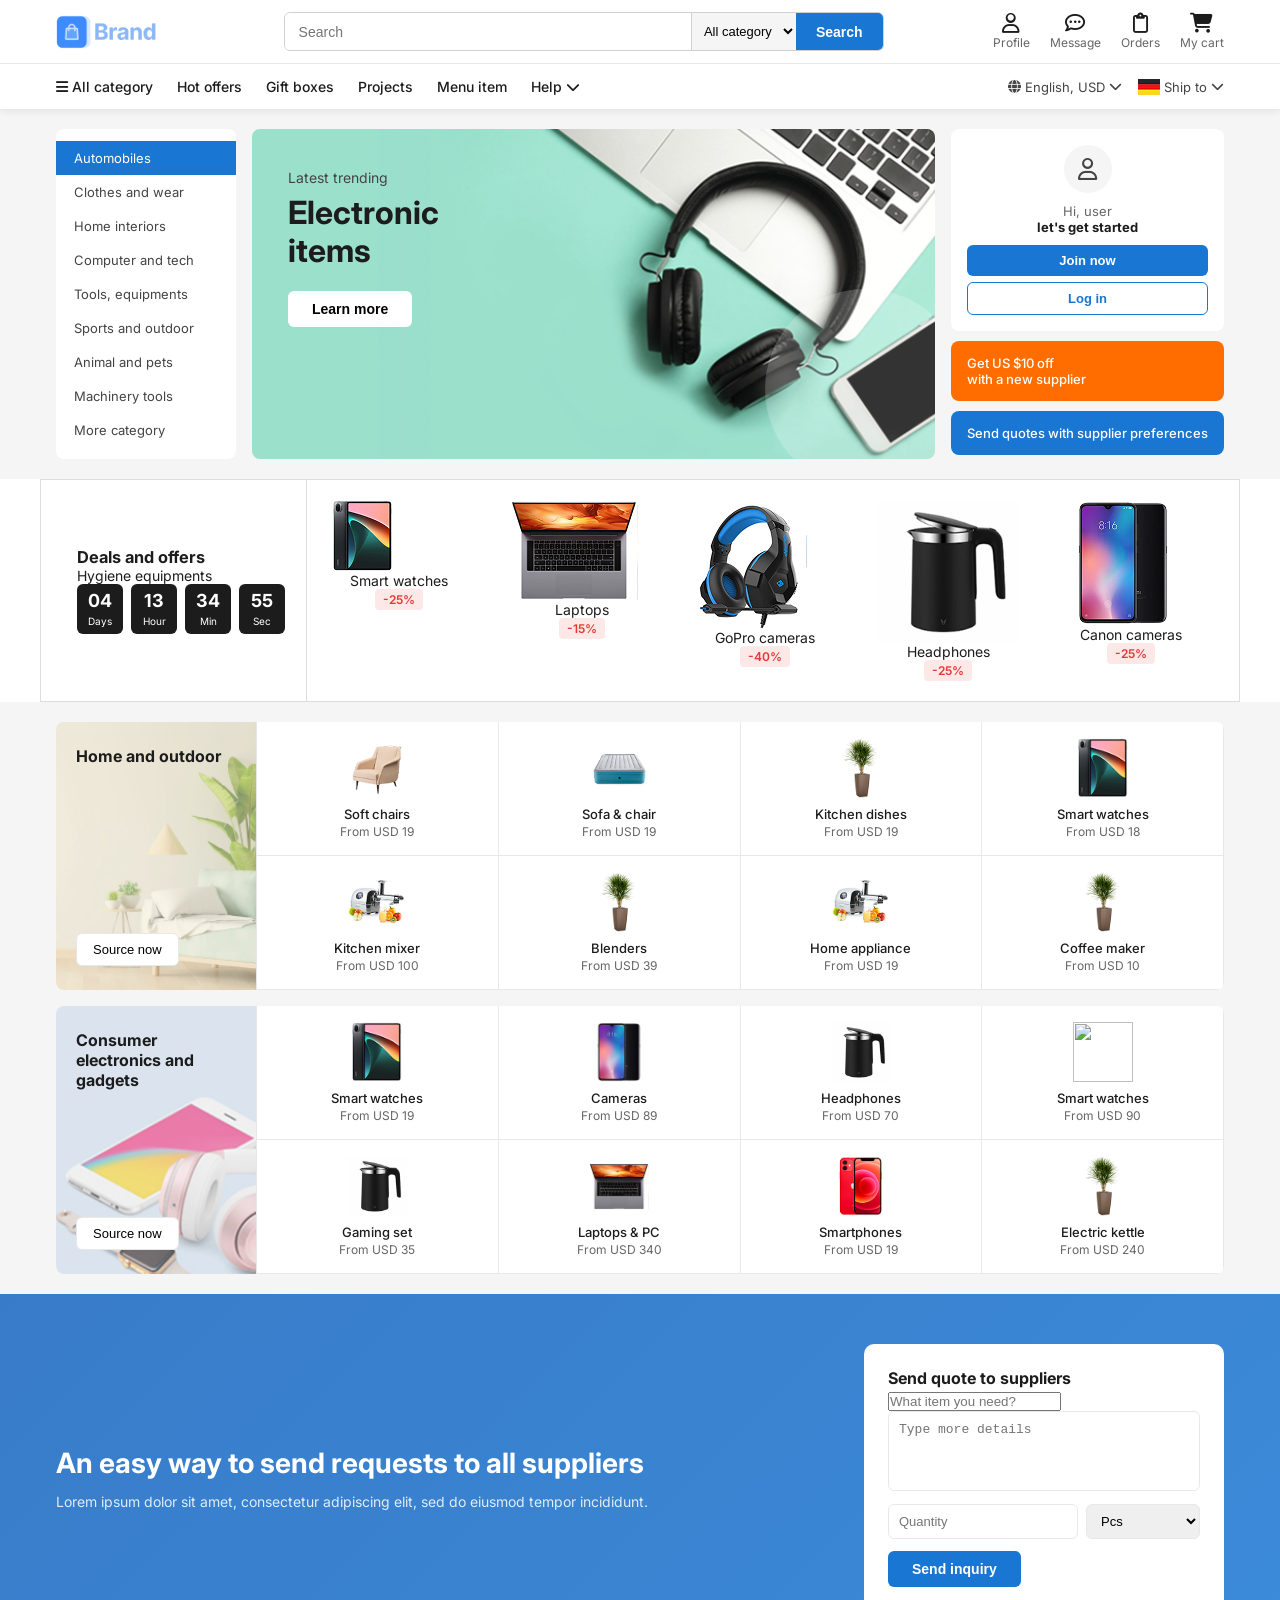
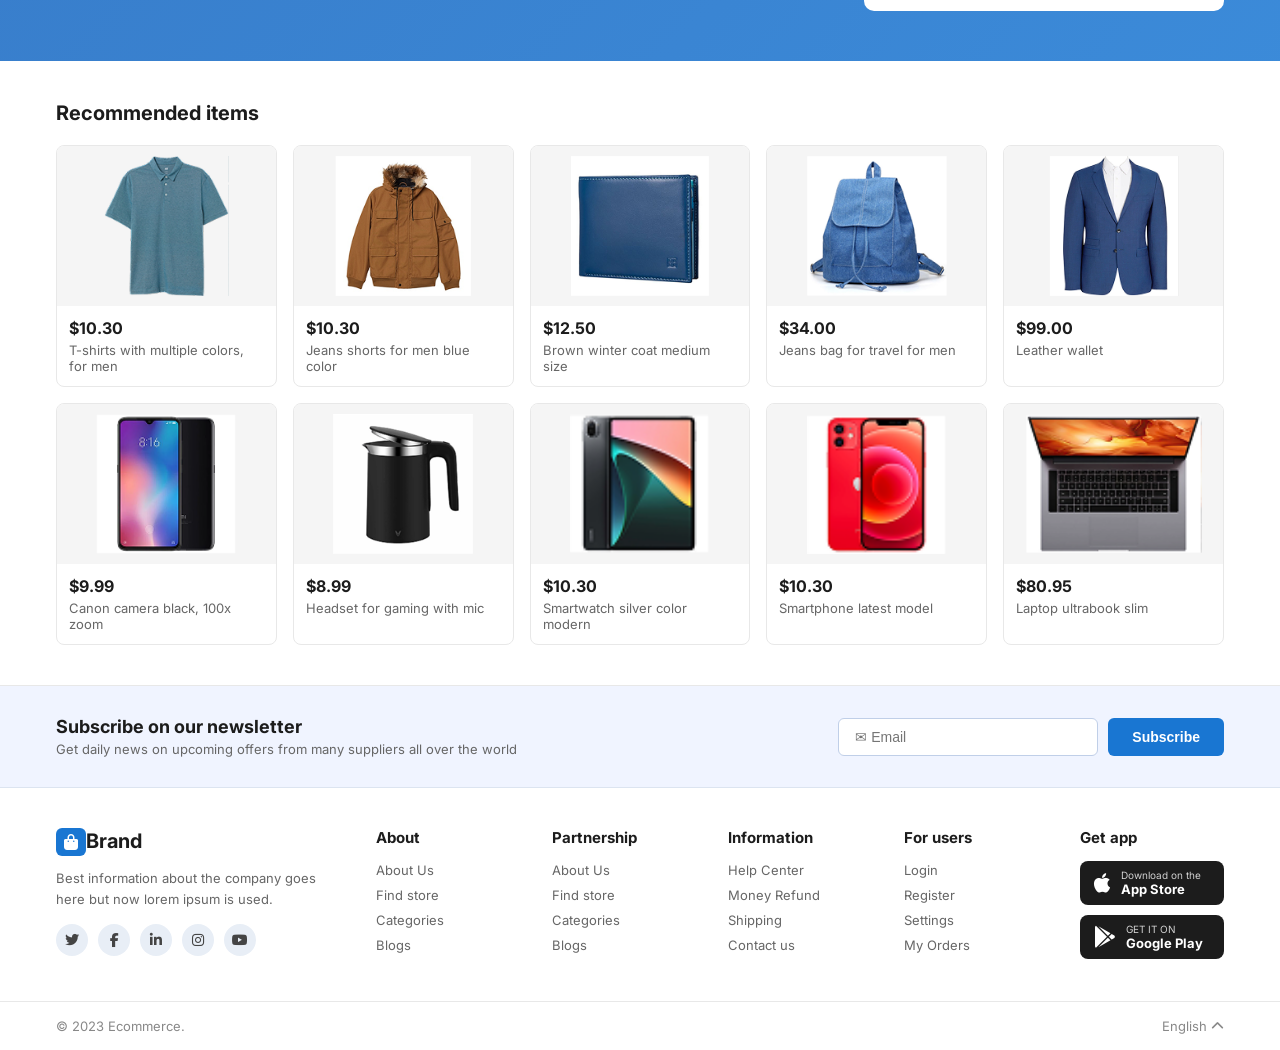
==== index.html @ 8320fc26 "Add files via upload" ====
<!DOCTYPE html>
<html lang="en">
<head>
  <meta charset="UTF-8" />
  <meta name="viewport" content="width=device-width, initial-scale=1.0" />
  <title>Brand - eCommerce</title>
  <link rel="stylesheet" href="css/style.css" />
  <link rel="stylesheet" href="https://cdnjs.cloudflare.com/ajax/libs/font-awesome/6.5.0/css/all.min.css" />
  <link href="https://fonts.googleapis.com/css2?family=Inter:wght@400;500;600;700&display=swap" rel="stylesheet" />
</head>
<body>

  <!-- ===== HEADER ===== -->
  <header class="header">
    <div class="header-top">
      <div class="container">
        <!-- Logo → index.html -->
        <div class="logo">
          <a href="index.html"><img src="images/logo-colored.png" alt="Brand" style="height:36px;"/></a>
        </div>
        <div class="search-bar">
          <input type="text" id="searchInput" placeholder="Search" />
          <select>
            <option>All category</option>
            <option>Electronics</option>
            <option>Clothing</option>
            <option>Books</option>
          </select>
          <button class="btn-search">Search</button>
        </div>
        <div class="header-icons">
          <div class="icon-item"><i class="fa-regular fa-user"></i><span>Profile</span></div>
          <div class="icon-item"><i class="fa-regular fa-comment-dots"></i><span>Message</span></div>
          <div class="icon-item"><i class="fa-regular fa-clipboard"></i><span>Orders</span></div>
          <div class="icon-item"><i class="fa-solid fa-cart-shopping"></i><span>My cart</span></div>
        </div>
      </div>
    </div>
    <div class="header-bottom">
      <div class="container">
        <nav class="nav-links">
          <!-- All category → products.html -->
          <a href="products.html"><i class="fa-solid fa-bars"></i> All category</a>
          <a href="products.html">Hot offers</a>
          <a href="products.html">Gift boxes</a>
          <a href="#">Projects</a>
          <a href="#">Menu item</a>
          <a href="#">Help <i class="fa-solid fa-chevron-down"></i></a>
        </nav>
        <div class="nav-right">
          <span><i class="fa-solid fa-globe"></i> English, USD <i class="fa-solid fa-chevron-down"></i></span>
          <span><img src="images/DE@2x.png" style="height:16px;display:inline;vertical-align:middle;"> Ship to <i class="fa-solid fa-chevron-down"></i></span>
        </div>
      </div>
    </div>
  </header>

  <!-- ===== HERO SECTION ===== -->
  <section class="hero">
    <div class="container hero-container">

      <!-- Left: Categories → products.html -->
      <div class="hero-categories">
        <ul>
          <li class="active"><a href="products.html">Automobiles</a></li>
          <li><a href="products.html">Clothes and wear</a></li>
          <li><a href="products.html">Home interiors</a></li>
          <li><a href="products.html">Computer and tech</a></li>
          <li><a href="products.html">Tools, equipments</a></li>
          <li><a href="products.html">Sports and outdoor</a></li>
          <li><a href="products.html">Animal and pets</a></li>
          <li><a href="products.html">Machinery tools</a></li>
          <li><a href="products.html">More category</a></li>
        </ul>
      </div>

      <!-- Middle: Banner -->
      <div class="hero-banner" style="background-image: url('images/Banner-board-800x420 2.png'); background-size: cover; background-position: center;">
        <p>Latest trending</p>
        <h1>Electronic <br/>items</h1>
        <a href="products.html"><button class="btn-learn">Learn more</button></a>
        <div class="hero-bg-circle"></div>
      </div>

      <!-- Right: User Panel -->
      <div class="hero-right">
        <div class="user-card">
          <div class="user-avatar"><i class="fa-regular fa-user"></i></div>
          <p>Hi, user<br/><strong>let's get started</strong></p>
          <button class="btn-join">Join now</button>
          <button class="btn-login">Log in</button>
        </div>
        <div class="promo-card orange">
          <p>Get US $10 off<br/>with a new supplier</p>
        </div>
        <div class="promo-card blue">
          <p>Send quotes with supplier preferences</p>
        </div>
      </div>

    </div>
  </section>

  <!-- ===== DEALS SECTION ===== -->
  <section class="deals-section">
    <div class="container deals-container">
      <div class="deals-header">
        <div>
          <h3>Deals and offers</h3>
          <p>Hygiene equipments</p>
        </div>
        <div class="countdown">
          <div class="count-box"><span>04</span><small>Days</small></div>
          <div class="count-box"><span>13</span><small>Hour</small></div>
          <div class="count-box"><span>34</span><small>Min</small></div>
          <div class="count-box"><span>56</span><small>Sec</small></div>
        </div>
      </div>
      <!-- Deal Cards → products.html -->
      <div class="deals-grid">
        <a href="products.html" style="text-decoration:none;color:inherit;">
          <div class="deal-card">
            <img src="images/image 32.png" alt="Smart watch"/>
            <p>Smart watches</p>
            <span class="badge red">-25%</span>
          </div>
        </a>
        <a href="products.html" style="text-decoration:none;color:inherit;">
          <div class="deal-card">
            <img src="images/image 34.png" alt="Laptop"/>
            <p>Laptops</p>
            <span class="badge red">-15%</span>
          </div>
        </a>
        <a href="products.html" style="text-decoration:none;color:inherit;">
          <div class="deal-card">
            <img src="images/image 29.png" alt="GoPro"/>
            <p>GoPro cameras</p>
            <span class="badge red">-40%</span>
          </div>
        </a>
        <a href="products.html" style="text-decoration:none;color:inherit;">
          <div class="deal-card">
            <img src="images/image 85.png" alt="Headphones"/>
            <p>Headphones</p>
            <span class="badge red">-25%</span>
          </div>
        </a>
        <a href="products.html" style="text-decoration:none;color:inherit;">
          <div class="deal-card">
            <img src="images/image 23.png" alt="Camera"/>
            <p>Canon cameras</p>
            <span class="badge red">-25%</span>
          </div>
        </a>
      </div>
    </div>
  </section>

  <!-- ===== CATEGORIES SECTIONS ===== -->
  <section class="categories-section">
    <div class="container">

      <!-- Home and Outdoor → products.html -->
      <div class="category-block">
        <div class="category-label green" style="background-image:url('images/Group\ 969.png'); background-size:cover; background-position:center;">
          <h3>Home and outdoor</h3>
          <a href="products.html"><button class="btn-source">Source now</button></a>
        </div>
        <div class="category-products">
          <a href="products.html" style="text-decoration:none;color:inherit;"><div class="cat-product"><img src="images/1.png" alt=""/><p>Soft chairs</p><small>From USD 19</small></div></a>
          <a href="products.html" style="text-decoration:none;color:inherit;"><div class="cat-product"><img src="images/image 93.png" alt=""/><p>Sofa & chair</p><small>From USD 19</small></div></a>
          <a href="products.html" style="text-decoration:none;color:inherit;"><div class="cat-product"><img src="images/image 89.png" alt=""/><p>Kitchen dishes</p><small>From USD 19</small></div></a>
          <a href="products.html" style="text-decoration:none;color:inherit;"><div class="cat-product"><img src="images/image 32.png" alt=""/><p>Smart watches</p><small>From USD 18</small></div></a>
          <a href="products.html" style="text-decoration:none;color:inherit;"><div class="cat-product"><img src="images/9.png" alt=""/><p>Kitchen mixer</p><small>From USD 100</small></div></a>
          <a href="products.html" style="text-decoration:none;color:inherit;"><div class="cat-product"><img src="images/image 89.png" alt=""/><p>Blenders</p><small>From USD 39</small></div></a>
          <a href="products.html" style="text-decoration:none;color:inherit;"><div class="cat-product"><img src="images/9.png" alt=""/><p>Home appliance</p><small>From USD 19</small></div></a>
          <a href="products.html" style="text-decoration:none;color:inherit;"><div class="cat-product"><img src="images/image 89.png" alt=""/><p>Coffee maker</p><small>From USD 10</small></div></a>
        </div>
      </div>

      <!-- Consumer Electronics → products.html -->
      <div class="category-block">
        <div class="category-label pink" style="background-image:url('images/image\ 98.png'); background-size:cover; background-position:center;">
          <h3>Consumer electronics and gadgets</h3>
          <a href="products.html"><button class="btn-source">Source now</button></a>
        </div>
        <div class="category-products">
          <a href="products.html" style="text-decoration:none;color:inherit;"><div class="cat-product"><img src="images/image 32.png" alt=""/><p>Smart watches</p><small>From USD 19</small></div></a>
          <a href="products.html" style="text-decoration:none;color:inherit;"><div class="cat-product"><img src="images/image 23.png" alt=""/><p>Cameras</p><small>From USD 89</small></div></a>
          <a href="products.html" style="text-decoration:none;color:inherit;"><div class="cat-product"><img src="images/image 85.png" alt=""/><p>Headphones</p><small>From USD 70</small></div></a>
          <a href="products.html" style="text-decoration:none;color:inherit;"><div class="cat-product"><img src="images/watch.png2" alt=""/><p>Smart watches</p><small>From USD 90</small></div></a>
          <a href="products.html" style="text-decoration:none;color:inherit;"><div class="cat-product"><img src="images/image 85.png" alt=""/><p>Gaming set</p><small>From USD 35</small></div></a>
          <a href="products.html" style="text-decoration:none;color:inherit;"><div class="cat-product"><img src="images/image 34.png" alt=""/><p>Laptops & PC</p><small>From USD 340</small></div></a>
          <a href="products.html" style="text-decoration:none;color:inherit;"><div class="cat-product"><img src="images/image 33.png" alt=""/><p>Smartphones</p><small>From USD 19</small></div></a>
          <a href="products.html" style="text-decoration:none;color:inherit;"><div class="cat-product"><img src="images/image 89.png" alt=""/><p>Electric kettle</p><small>From USD 240</small></div></a>
        </div>
      </div>

    </div>
  </section>

  <!-- ===== QUOTE BANNER ===== -->
  <section class="quote-banner">
    <div class="container quote-container">

      <div class="quote-text">
        <h2>An easy way to send requests to all suppliers</h2>
        <p>
          Lorem ipsum dolor sit amet, consectetur adipiscing elit,
          sed do eiusmod tempor incididunt.
        </p>
      </div>

      <div class="quote-form">
        <h4>Send quote to suppliers</h4>
        <input type="text" placeholder="What item you need?" class="quote-input">
        <textarea placeholder="Type more details"></textarea>
        <div class="quote-row">
          <input type="number" placeholder="Quantity">
          <select>
            <option>Pcs</option>
            <option>Kg</option>
          </select>
        </div>
        <button class="btn-inquiry">Send inquiry</button>
      </div>

    </div>
  </section>

  <!-- ===== RECOMMENDED ITEMS ===== -->
  <!-- JS se inject hone wale cards product-detail.html pe jayenge (main.js mein link add karo) -->
  <section class="recommended-section">
    <div class="container">
      <h2>Recommended items</h2>
      <div class="products-grid" id="productsGrid">
        <!-- Products will be injected by JS -->
      </div>
    </div>
  </section>

  <!-- ===== FOOTER ===== -->
  <footer class="footer">
    <div class="newsletter-bar">
      <div class="container newsletter-inner">
        <div class="newsletter-text">
          <h3>Subscribe on our newsletter</h3>
          <p>Get daily news on upcoming offers from many suppliers all over the world</p>
        </div>
        <div class="newsletter-form">
          <input type="email" placeholder="✉ Email" />
          <button class="btn-subscribe">Subscribe</button>
        </div>
      </div>
    </div>
    <div class="footer-main">
      <div class="container footer-grid">
        <div class="footer-brand">
          <div class="logo">
            <a href="index.html" style="text-decoration:none;color:inherit;">
              <i class="fa-solid fa-bag-shopping logo-icon"></i><span>Brand</span>
            </a>
          </div>
          <p>Best information about the company goes here but now lorem ipsum is used.</p>
          <div class="social-icons">
            <a href="#"><i class="fa-brands fa-twitter"></i></a>
            <a href="#"><i class="fa-brands fa-facebook-f"></i></a>
            <a href="#"><i class="fa-brands fa-linkedin-in"></i></a>
            <a href="#"><i class="fa-brands fa-instagram"></i></a>
            <a href="#"><i class="fa-brands fa-youtube"></i></a>
          </div>
        </div>
        <div class="footer-col"><h4>About</h4><ul><li><a href="#">About Us</a></li><li><a href="#">Find store</a></li><li><a href="products.html">Categories</a></li><li><a href="#">Blogs</a></li></ul></div>
        <div class="footer-col"><h4>Partnership</h4><ul><li><a href="#">About Us</a></li><li><a href="#">Find store</a></li><li><a href="products.html">Categories</a></li><li><a href="#">Blogs</a></li></ul></div>
        <div class="footer-col"><h4>Information</h4><ul><li><a href="#">Help Center</a></li><li><a href="#">Money Refund</a></li><li><a href="#">Shipping</a></li><li><a href="#">Contact us</a></li></ul></div>
        <div class="footer-col"><h4>For users</h4><ul><li><a href="#">Login</a></li><li><a href="#">Register</a></li><li><a href="#">Settings</a></li><li><a href="#">My Orders</a></li></ul></div>
        <div class="footer-col">
          <h4>Get app</h4>
          <div class="app-badges">
            <a href="#" class="app-badge"><i class="fa-brands fa-apple"></i><div><small>Download on the</small><strong>App Store</strong></div></a>
            <a href="#" class="app-badge"><i class="fa-brands fa-google-play"></i><div><small>GET IT ON</small><strong>Google Play</strong></div></a>
          </div>
        </div>
      </div>
    </div>
    <div class="footer-bottom">
      <div class="container footer-bottom-inner">
        <span>© 2023 Ecommerce.</span>
        <span>English <i class="fa-solid fa-chevron-up"></i></span>
      </div>
    </div>
  </footer>

  <script src="js/main.js"></script>
</body>
</html>
---- css/style.css ----
/* ===========================
   CSS VARIABLES (Colors)
=========================== */
:root {
  --primary:       #1976d2;
  --primary-dark:  #1565c0;
  --orange:        #ff6d00;
  --text-dark:     #1c1c1c;
  --text-mid:      #444;
  --text-light:    #666;
  --bg-light:      #f5f5f5;
  --bg-blue-light: #f0f4ff;
  --border:        #e8e8e8;
  --white:         #ffffff;
  --green:         #00b517;
  --red:           #e53935;
}

/* ===========================
   RESET & BASE
=========================== */
* { margin: 0; padding: 0; box-sizing: border-box; }
body { font-family: 'Inter', sans-serif; font-size: 14px; color: var(--text-dark); background: var(--white); }
a { text-decoration: none; color: inherit; }
ul { list-style: none; }
img { display: block; max-width: 100%; }

.container {
  max-width: 1200px;
  margin: 0 auto;
  padding: 0 16px;
  display: flex;
  align-items: center;
}

/* ===========================
   LOGO
=========================== */
.logo { display: flex; align-items: center; gap: 6px; font-size: 20px; font-weight: 700; white-space: nowrap; }
.logo-icon { background: var(--primary); color: var(--white); padding: 6px 8px; border-radius: 6px; font-size: 16px; }

/* ===========================
   HEADER
=========================== */
.header { width: 100%; position: sticky; top: 0; z-index: 1000; box-shadow: 0 2px 8px rgba(0,0,0,0.08); }

.header-top { background: var(--white); padding: 12px 0; border-bottom: 1px solid var(--border); }
.header-top .container { justify-content: space-between; gap: 16px; }

.search-bar { display: flex; flex: 1; max-width: 600px; border: 1px solid #d0d0d0; border-radius: 6px; overflow: hidden; }
.search-bar input { flex: 1; padding: 10px 14px; border: none; outline: none; font-size: 14px; }
.search-bar select { padding: 10px 8px; border: none; border-left: 1px solid #d0d0d0; outline: none; background: var(--bg-light); font-size: 13px; cursor: pointer; }
.btn-search { padding: 10px 20px; background: var(--primary); color: var(--white); border: none; cursor: pointer; font-size: 14px; font-weight: 600; transition: background 0.2s; }
.btn-search:hover { background: var(--primary-dark); }

.header-icons { display: flex; gap: 20px; }
.icon-item { display: flex; flex-direction: column; align-items: center; gap: 2px; cursor: pointer; color: var(--text-light); font-size: 12px; transition: color 0.2s; }
.icon-item i { font-size: 20px; color: var(--text-dark); }
.icon-item:hover, .icon-item:hover i { color: var(--primary); }

.header-bottom { background: var(--white); padding: 10px 0; }
.header-bottom .container { justify-content: space-between; }
.nav-links { display: flex; gap: 24px; align-items: center; }
.nav-links a { font-size: 14px; font-weight: 500; padding: 4px 0; transition: color 0.2s; white-space: nowrap; }
.nav-links a:hover { color: var(--primary); }
.nav-right { display: flex; gap: 16px; align-items: center; font-size: 13px; color: var(--text-mid); }
.nav-right span { cursor: pointer; display: flex; align-items: center; gap: 4px; white-space: nowrap; }
.nav-right span:hover { color: var(--primary); }

/* ===========================
   HERO SECTION
=========================== */
.hero { background: var(--bg-light); padding: 20px 0; }
.hero-container { align-items: stretch; gap: 16px; }

/* Left categories */
.hero-categories { background: var(--white); border-radius: 8px; padding: 12px 0; min-width: 180px; }
.hero-categories ul li a { display: block; padding: 9px 18px; font-size: 13px; color: var(--text-mid); transition: background 0.2s, color 0.2s; }
.hero-categories ul li a:hover, .hero-categories ul li.active a { background: var(--primary); color: var(--white); }

/* Banner */
.hero-banner {
  flex: 1;
  background: linear-gradient(135deg, #d4f0e8 0%, #a8d8c8 100%);
  border-radius: 8px;
  padding: 40px 36px;
  position: relative;
  overflow: hidden;
}
.hero-banner p { font-size: 14px; color: var(--text-mid); margin-bottom: 8px; }
.hero-banner h1 { font-size: 32px; font-weight: 700; color: var(--text-dark); line-height: 1.2; margin-bottom: 20px; }
.btn-learn { padding: 10px 24px; background: var(--white); border: none; border-radius: 6px; font-size: 14px; font-weight: 600; cursor: pointer; transition: background 0.2s, color 0.2s; }
.btn-learn:hover { background: var(--primary); color: var(--white); }
.hero-bg-circle { position: absolute; right: -30px; bottom: -30px; width: 200px; height: 200px; border-radius: 50%; background: rgba(255,255,255,0.2); }

/* Right panel */
.hero-right { display: flex; flex-direction: column; gap: 10px; min-width: 180px; }
.user-card { background: var(--white); border-radius: 8px; padding: 16px; text-align: center; }
.user-avatar { width: 48px; height: 48px; background: var(--bg-light); border-radius: 50%; display: flex; align-items: center; justify-content: center; margin: 0 auto 10px; font-size: 22px; color: var(--text-mid); }
.user-card p { font-size: 13px; color: var(--text-light); margin-bottom: 10px; }
.user-card strong { color: var(--text-dark); }
.btn-join { width: 100%; padding: 8px; background: var(--primary); color: var(--white); border: none; border-radius: 6px; font-size: 13px; font-weight: 600; cursor: pointer; margin-bottom: 6px; transition: background 0.2s; }
.btn-join:hover { background: var(--primary-dark); }
.btn-login { width: 100%; padding: 8px; background: var(--white); color: var(--primary); border: 1px solid var(--primary); border-radius: 6px; font-size: 13px; font-weight: 600; cursor: pointer; transition: all 0.2s; }
.btn-login:hover { background: var(--primary); color: var(--white); }

.promo-card { border-radius: 8px; padding: 14px 16px; cursor: pointer; }
.promo-card p { font-size: 13px; font-weight: 500; color: var(--white); }
.promo-card.orange { background: var(--orange); }
.promo-card.blue { background: var(--primary); }

/* ===========================
   DEALS SECTION
=========================== */
.deals-container{
    display: flex;
    flex-direction: row;
    align-items: stretch;
    border: 1px solid #ddd;
}

.deals-header{
    width: 250px;
    display: flex;
    flex-direction: column;
    justify-content: center;
    padding: 20px;
    border-right: 1px solid #ddd;
}

.deals-grid{
    flex: 1;
    display: grid;
    grid-template-columns: repeat(5, 1fr);
}

.deal-card{
    text-align: center;
    padding: 20px;
    border-right: 1px solid #ddd;
}

.deal-card:last-child{
    border-right: none;
}

.countdown { display: flex; gap: 8px; }
.count-box { background: var(--text-dark); color: var(--white); border-radius: 6px; padding: 6px 10px; text-align: center; min-width: 46px; }
.count-box span { display: block; font-size: 18px; font-weight: 700; }
.count-box small { font-size: 10px; }


.badge { display: inline-block; padding: 3px 8px; border-radius: 4px; font-size: 12px; font-weight: 600; }
.badge.red { background: #fde8e8; color: var(--red); }

/* ===========================
   CATEGORIES SECTION
=========================== */
.categories-section { padding: 20px 0; background: var(--bg-light); }
.categories-section .container { flex-direction: column; gap: 16px; align-items: stretch; }
.category-block { background: var(--white); border-radius: 8px; display: flex; overflow: hidden; }
.category-label { min-width: 180px; padding: 24px 20px; display: flex; flex-direction: column; justify-content: space-between; }
.category-label h3 { font-size: 16px; font-weight: 700; margin-bottom: 16px; }
.category-label.green { background: #e8f5e9;
width: 200px; }
.category-label.pink { background: #fce4ec;
 width: 200px; }
.btn-source { padding: 8px 16px; background: var(--white); border: 1px solid var(--border); border-radius: 6px; font-size: 13px; cursor: pointer; transition: all 0.2s; align-self: flex-start; }
.btn-source:hover { background: var(--primary); color: var(--white); border-color: var(--primary); }

.category-products { flex: 1; display: grid; grid-template-columns: repeat(4, 1fr); border-left: 1px solid var(--border); }
.cat-product { padding: 16px; border-right: 1px solid var(--border); border-bottom: 1px solid var(--border); text-align: center; cursor: pointer; transition: background 0.2s; }
.cat-product:hover { background: var(--bg-light); }
.cat-product img { width: 60px; height: 60px; object-fit: contain; margin: 0 auto 8px; }
.cat-product p { font-size: 13px; font-weight: 500; }
.cat-product small { font-size: 12px; color: var(--text-light); }

/* ===========================
   QUOTE BANNER
=========================== */
.quote-banner { background: linear-gradient(135deg, rgba(21, 101, 192, 0.85) 0%, rgba(25, 118, 210, 0.85) 100%),
              url('images/back.png') center/cover no-repeat;
  
   padding: 50px 0; }
.quote-container {
  display: flex;          /* ← yeh add karo */
  flex-wrap: wrap;        /* ← yeh bhi add karo */
  gap: 40px;
  align-items: center;
}
.quote-text { flex: 1; color: var(--white); }
.quote-text h2 { font-size: 28px; font-weight: 700; margin-bottom: 12px; line-height: 1.3; }
.quote-text p { font-size: 14px; opacity: 0.85; }
.quote-form { background: var(--white); border-radius: 10px; padding: 24px; width: 360px; flex-shrink: 0; }
.quote-form h4 { font-size: 16px; font-weight: 700; margin-bottom: 4px; }
.quote-form p { font-size: 13px; color: var(--text-light); margin-bottom: 10px; }
.quote-form textarea { width: 100%; height: 80px; padding: 10px; border: 1px solid var(--border); border-radius: 6px; outline: none; resize: none; font-size: 13px; margin-bottom: 10px; }
.quote-row { display: flex; gap: 8px; margin-bottom: 12px; }
.quote-row input, .quote-row select { flex: 1; padding: 8px 10px; border: 1px solid var(--border); border-radius: 6px; outline: none; font-size: 13px; }
.btn-inquiry { padding: 10px 24px; background: var(--primary); color: var(--white); border: none; border-radius: 6px; font-size: 14px; font-weight: 600; cursor: pointer; transition: background 0.2s; }
.btn-inquiry:hover { background: var(--primary-dark); }

/* ===========================
   RECOMMENDED / PRODUCTS GRID
=========================== */
.recommended-section { padding: 40px 0; }
.recommended-section .container, .related-section .container { flex-direction: column; align-items: stretch; }
.recommended-section h2, .related-section h2 { font-size: 20px; font-weight: 700; margin-bottom: 20px; }

.products-grid { display: grid; grid-template-columns: repeat(5, 1fr); gap: 16px; }
.product-card { border: 1px solid var(--border); border-radius: 8px; overflow: hidden; cursor: pointer; transition: box-shadow 0.2s, transform 0.2s; }
.product-card:hover { box-shadow: 0 6px 20px rgba(0,0,0,0.12); transform: translateY(-4px); }
.product-card img { width: 100%; height: 160px; object-fit: contain; background: var(--bg-light); padding: 10px; }
.product-card .card-body { padding: 12px; }
.product-card .price { font-size: 16px; font-weight: 700; color: var(--text-dark); }
.product-card .name { font-size: 13px; color: var(--text-light); margin-top: 4px; }
.btn-buy { width: 100%; margin-bottom: 2px; padding: 8px; background: var(--white); color: var(--primary); border: 1px solid var(--primary); border-radius: 6px; font-size: 13px; font-weight: 600; cursor: pointer; transition: all 0.2s; }
.btn-buy:hover { background: var(--primary); color: var(--white); }

/* ===========================
   FOOTER
=========================== */
.footer { background: var(--white); border-top: 1px solid var(--border); }
.newsletter-bar { background: var(--bg-blue-light); padding: 30px 0; border-bottom: 1px solid #dce4f0; }
.newsletter-inner { justify-content: space-between; gap: 20px; flex-wrap: wrap; }
.newsletter-text h3 { font-size: 18px; font-weight: 700; margin-bottom: 4px; }
.newsletter-text p { font-size: 13px; color: var(--text-light); }
.newsletter-form { display: flex; gap: 10px; }
.newsletter-form input { padding: 10px 16px; border: 1px solid #c0cfe8; border-radius: 6px; outline: none; font-size: 14px; width: 260px; }
.btn-subscribe { padding: 10px 24px; background: var(--primary); color: var(--white); border: none; border-radius: 6px; cursor: pointer; font-size: 14px; font-weight: 600; transition: background 0.2s; }
.btn-subscribe:hover { background: var(--primary-dark); }

.footer-main { padding: 40px 0; }
.footer-grid { align-items: flex-start; gap: 32px; flex-wrap: wrap; }
.footer-brand { flex: 2; min-width: 180px; }
.footer-brand .logo { margin-bottom: 12px; }
.footer-brand p { font-size: 13px; color: var(--text-light); line-height: 1.6; margin-bottom: 14px; }
.social-icons { display: flex; gap: 10px; }
.social-icons a { width: 32px; height: 32px; border-radius: 50%; background: #e8eef6; display: flex; align-items: center; justify-content: center; font-size: 14px; color: var(--text-mid); transition: all 0.2s; }
.social-icons a:hover { background: var(--primary); color: var(--white); }

.footer-col { flex: 1; min-width: 120px; }
.footer-col h4 { font-size: 15px; font-weight: 700; margin-bottom: 14px; }
.footer-col ul li { margin-bottom: 8px; }
.footer-col ul li a { font-size: 13px; color: var(--text-light); transition: color 0.2s; }
.footer-col ul li a:hover { color: var(--primary); }

.app-badges { display: flex; flex-direction: column; gap: 10px; }
.app-badge { display: flex; align-items: center; gap: 10px; background: var(--text-dark); color: var(--white); padding: 8px 14px; border-radius: 8px; transition: background 0.2s; }
.app-badge:hover { background: var(--primary); }
.app-badge i { font-size: 22px; }
.app-badge div { display: flex; flex-direction: column; }
.app-badge small { font-size: 10px; opacity: 0.8; }
.app-badge strong { font-size: 13px; }

.footer-bottom { border-top: 1px solid var(--border); padding: 16px 0; }
.footer-bottom-inner { justify-content: space-between; }
.footer-bottom span { font-size: 13px; color: #888; cursor: pointer; }
.footer-bottom span:hover { color: var(--primary); }

/* ===========================
   BREADCRUMB
=========================== */
.breadcrumb { padding: 12px 0; background: var(--white); border-bottom: 1px solid var(--border); }
.breadcrumb .container { gap: 8px; font-size: 13px; color: var(--text-light); }
.breadcrumb a:hover { color: var(--primary); }
.breadcrumb i { font-size: 10px; }
.breadcrumb span { color: var(--text-dark); font-weight: 500; }

/* ===========================
   PRODUCT LISTING PAGE
=========================== */
.listing-section { padding: 24px 0; background: var(--bg-light); }
.listing-container { align-items: flex-start; gap: 20px; }

/* Sidebar */
.sidebar { width: 220px; flex-shrink: 0; background: var(--white); border-radius: 8px; padding: 16px; }
.filter-group { margin-bottom: 20px; border-bottom: 1px solid var(--border); padding-bottom: 16px; }
.filter-group:last-child { border-bottom: none; }
.filter-title { font-size: 14px; font-weight: 700; margin-bottom: 10px; display: flex; justify-content: space-between; cursor: pointer; }
.filter-list li { margin-bottom: 7px; font-size: 13px; color: var(--text-mid); }
.filter-list a { color: var(--text-mid); transition: color 0.2s; }
.filter-list a:hover { color: var(--primary); }
.filter-list.checkbox-list li label, .filter-list.radio-list li label { display: flex; align-items: center; gap: 8px; cursor: pointer; }
.see-all { color: var(--primary) !important; font-weight: 500; }
.price-range { width: 100%; margin: 10px 0; accent-color: var(--primary); }
.price-inputs { display: flex; gap: 8px; margin-bottom: 10px; }
.price-inputs input { flex: 1; padding: 6px 8px; border: 1px solid var(--border); border-radius: 4px; font-size: 12px; outline: none; }
.btn-apply { width: 100%; padding: 8px; background: var(--primary); color: var(--white); border: none; border-radius: 6px; cursor: pointer; font-size: 13px; transition: background 0.2s; }
.btn-apply:hover { background: var(--primary-dark); }

/* Products Area */
.products-area { flex: 1; }
.products-topbar { background: var(--white); border-radius: 8px; padding: 12px 16px; display: flex; justify-content: space-between; align-items: center; margin-bottom: 16px; }
.topbar-right { display: flex; align-items: center; gap: 12px; font-size: 13px; }
.topbar-right select { padding: 6px 10px; border: 1px solid var(--border); border-radius: 6px; outline: none; font-size: 13px; }
.topbar-right label { display: flex; align-items: center; gap: 6px; cursor: pointer; }
.view-btn { width: 32px; height: 32px; border: 1px solid var(--border); background: var(--white); border-radius: 6px; cursor: pointer; transition: all 0.2s; }
.view-btn.active, .view-btn:hover { background: var(--primary); color: var(--white); border-color: var(--primary); }

/* Grid view: 3 cols */
.products-area .products-grid { grid-template-columns: repeat(3, 1fr); }

/* List view */
.list-view { display: flex !important; flex-direction: column; gap: 12px; }
.list-view .product-card { display: flex; flex-direction: row; }
.list-view .product-card img { width: 160px; height: 160px; flex-shrink: 0; }
.list-view .card-body { flex: 1; }

/* Pagination */
.pagination { display: flex; align-items: center; gap: 8px; margin-top: 24px; justify-content: flex-end; }
.pagination span { font-size: 13px; color: var(--text-mid); }
.pagination select { padding: 6px 8px; border: 1px solid var(--border); border-radius: 4px; outline: none; }
.page-btn { width: 32px; height: 32px; border: 1px solid var(--border); background: var(--white); border-radius: 6px; cursor: pointer; font-size: 13px; transition: all 0.2s; }
.page-btn.active, .page-btn:hover { background: var(--primary); color: var(--white); border-color: var(--primary); }

/* ===========================
   PRODUCT DETAIL PAGE
=========================== */
.detail-section { padding: 30px 0; }
.detail-container { align-items: flex-start; gap: 24px; }

.detail-images { flex-shrink: 0; width: 280px; }
.main-image { width: 100%; height: 280px; object-fit: contain; border: 1px solid var(--border); border-radius: 8px; margin-bottom: 12px; }
.thumbnail-row { display: flex; gap: 8px; flex-wrap: wrap; }
.thumb { width: 54px; height: 54px; object-fit: cover; border: 2px solid var(--border); border-radius: 6px; cursor: pointer; transition: border-color 0.2s; }
.thumb.active, .thumb:hover { border-color: var(--primary); }

.detail-info { flex: 1; }
.in-stock { color: var(--green); font-size: 13px; font-weight: 600; margin-bottom: 8px; }
.detail-info h1 { font-size: 20px; font-weight: 700; line-height: 1.3; margin-bottom: 10px; }
.product-meta { font-size: 13px; color: var(--text-light); margin-bottom: 16px; display: flex; gap: 8px; flex-wrap: wrap; }
.stars { color: #f5a623; }

.price-tiers { display: flex; gap: 0; border: 1px solid var(--border); border-radius: 8px; overflow: hidden; margin-bottom: 16px; }
.tier { flex: 1; padding: 10px 14px; text-align: center; border-right: 1px solid var(--border); }
.tier:last-child { border-right: none; }
.tier strong { display: block; font-size: 16px; font-weight: 700; color: var(--text-dark); }
.tier small { font-size: 12px; color: var(--text-light); }
.active-tier { background: #fff8e1; }
.active-tier strong { color: var(--orange); }

.spec-table { width: 100%; border-collapse: collapse; margin-bottom: 16px; }
.spec-table td { padding: 8px 10px; font-size: 13px; border-bottom: 1px solid var(--border); }
.spec-table td:first-child { color: var(--text-light); width: 140px; }
.mt-20 { margin-top: 20px; }

.size-select { display: flex; align-items: center; gap: 12px; margin-top: 12px; }
.size-select label { font-size: 14px; font-weight: 600; }
.size-select select { padding: 8px 14px; border: 1px solid var(--border); border-radius: 6px; outline: none; font-size: 14px; cursor: pointer; }

.detail-right { width: 220px; flex-shrink: 0; }
.supplier-card { display: flex; align-items: center; gap: 10px; border: 1px solid var(--border); border-radius: 8px; padding: 12px; margin-bottom: 10px; }
.supplier-avatar { width: 40px; height: 40px; background: var(--primary); color: var(--white); border-radius: 50%; display: flex; align-items: center; justify-content: center; font-size: 18px; font-weight: 700; flex-shrink: 0; }
.supplier-card strong { font-size: 13px; }
.supplier-card p { font-size: 12px; color: var(--text-light); }
.supplier-info { font-size: 13px; color: var(--text-mid); margin-bottom: 14px; display: flex; flex-direction: column; gap: 6px; }
.full-width { width: 100%; margin-bottom: 8px; }
.btn-outline { padding: 10px; background: var(--white); color: var(--primary); border: 1px solid var(--primary); border-radius: 6px; font-size: 13px; font-weight: 600; cursor: pointer; transition: all 0.2s; }
.btn-outline:hover { background: var(--primary); color: var(--white); }
.save-later { font-size: 13px; color: var(--primary); text-align: center; cursor: pointer; margin-top: 4px; }

/* ===========================
   TABS SECTION
=========================== */
.tabs-section { padding: 20px 0 40px; }
.tabs-section .container { flex-direction: column; align-items: stretch; }
.tabs { display: flex; border-bottom: 2px solid var(--border); margin-bottom: 20px; }
.tab-btn { padding: 10px 20px; border: none; background: none; font-size: 14px; cursor: pointer; color: var(--text-light); border-bottom: 2px solid transparent; margin-bottom: -2px; transition: color 0.2s; }
.tab-btn.active { color: var(--primary); border-bottom-color: var(--primary); font-weight: 600; }
.tab-btn:hover { color: var(--primary); }

.tab-content-wrapper { display: flex; gap: 24px; }
.tab-content { flex: 1; display: none; }
.tab-content.active { display: block; }
.tab-content p { font-size: 14px; color: var(--text-mid); line-height: 1.7; }
.feature-list { margin-top: 16px; display: flex; flex-direction: column; gap: 8px; }
.feature-list li { font-size: 13px; color: var(--text-mid); display: flex; align-items: center; gap: 8px; }
.feature-list li i { color: var(--green); }

.you-may-like { width: 240px; flex-shrink: 0; }
.you-may-like h4 { font-size: 15px; font-weight: 700; margin-bottom: 12px; }
.related-mini { display: flex; flex-direction: column; gap: 12px; }
.mini-card { display: flex; gap: 10px; align-items: center; cursor: pointer; }
.mini-card img { width: 50px; height: 50px; object-fit: cover; border-radius: 6px; border: 1px solid var(--border); flex-shrink: 0; }
.mini-card p { font-size: 12px; font-weight: 500; }
.mini-card small { font-size: 12px; color: var(--text-light); }

/* Related Products */
.related-section { padding: 20px 0; background: var(--bg-light); }
.related-grid { display: grid; grid-template-columns: repeat(6, 1fr); gap: 12px; }

/* Discount Banner */
.discount-banner { background: linear-gradient(135deg, #1976d2, #1565c0); padding: 28px 0; }
.discount-inner { justify-content: space-between; }
.discount-banner h3 { font-size: 20px; font-weight: 700; color: var(--white); }
.discount-banner p { font-size: 13px; color: rgba(255,255,255,0.8); margin-top: 4px; }
.btn-shop { padding: 12px 28px; background: var(--orange); color: var(--white); border: none; border-radius: 6px; font-size: 14px; font-weight: 700; cursor: pointer; transition: opacity 0.2s; white-space: nowrap; }
.btn-shop:hover { opacity: 0.85; }
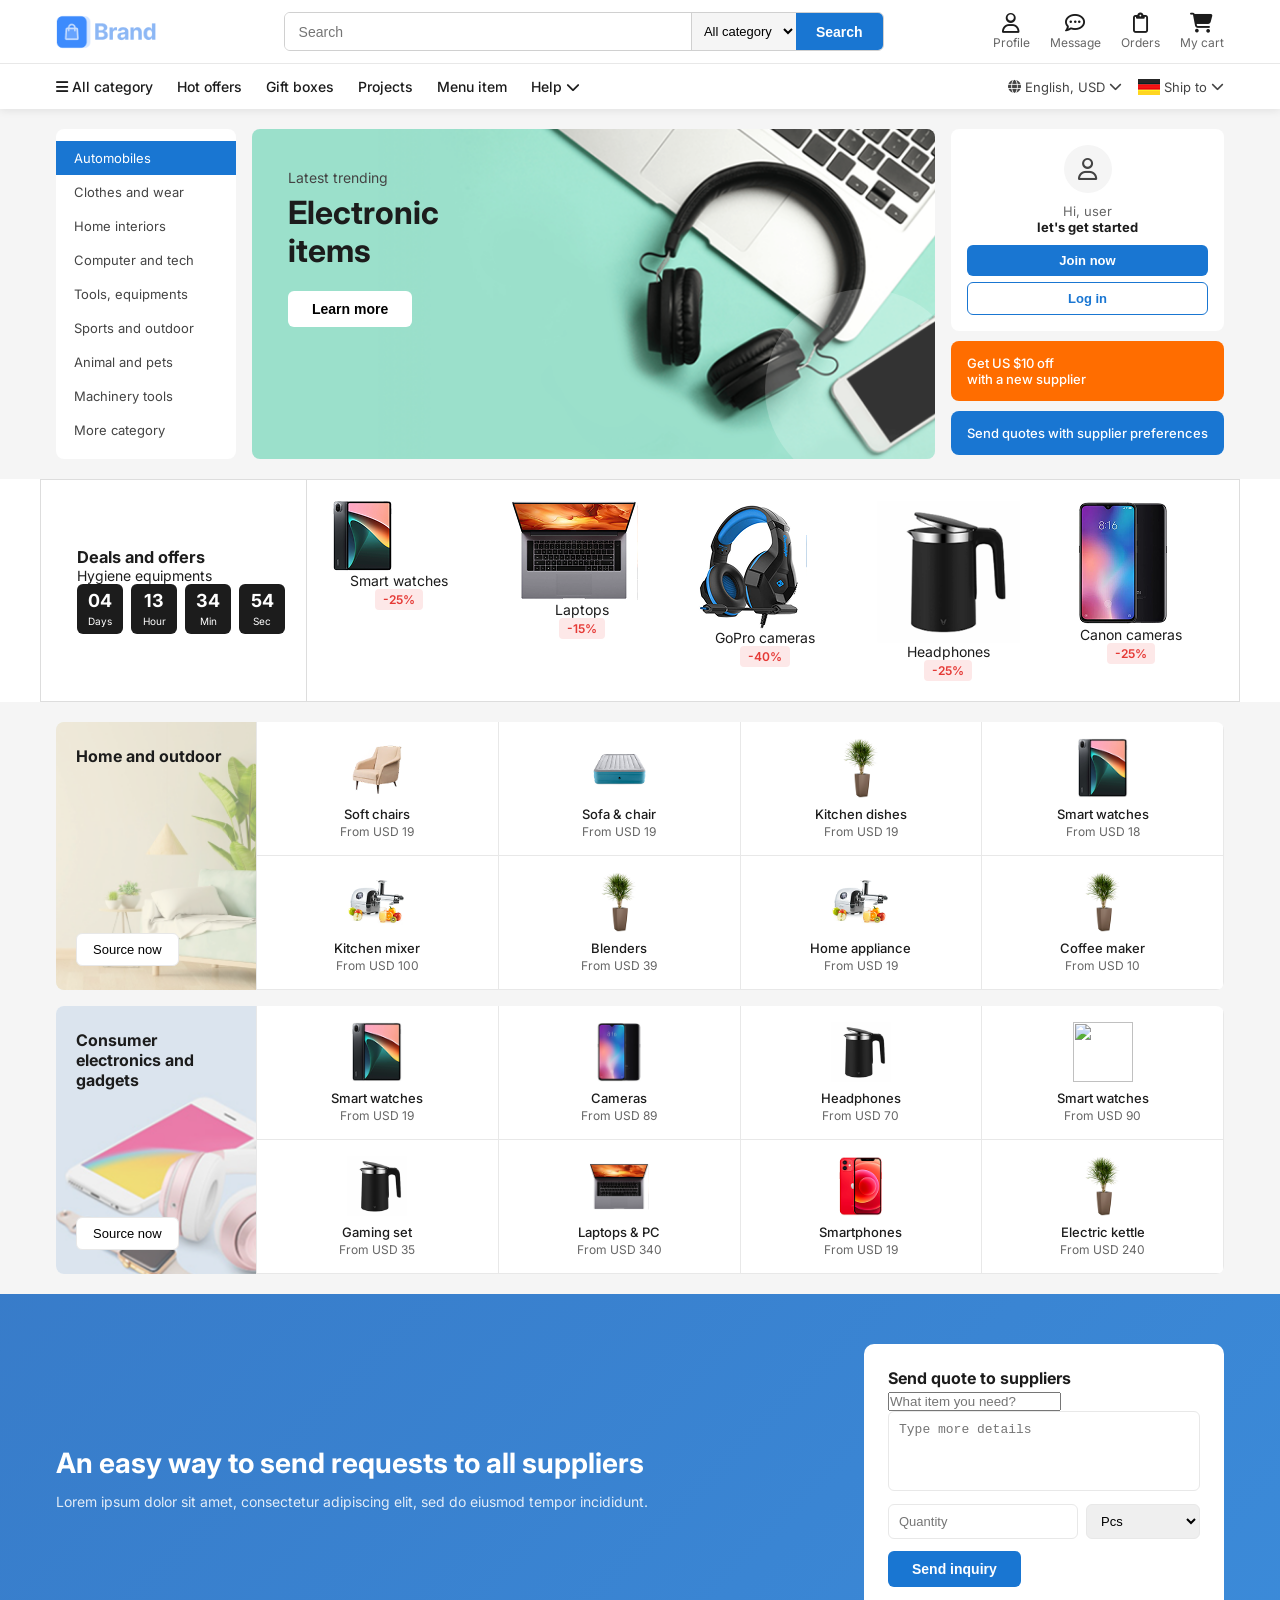
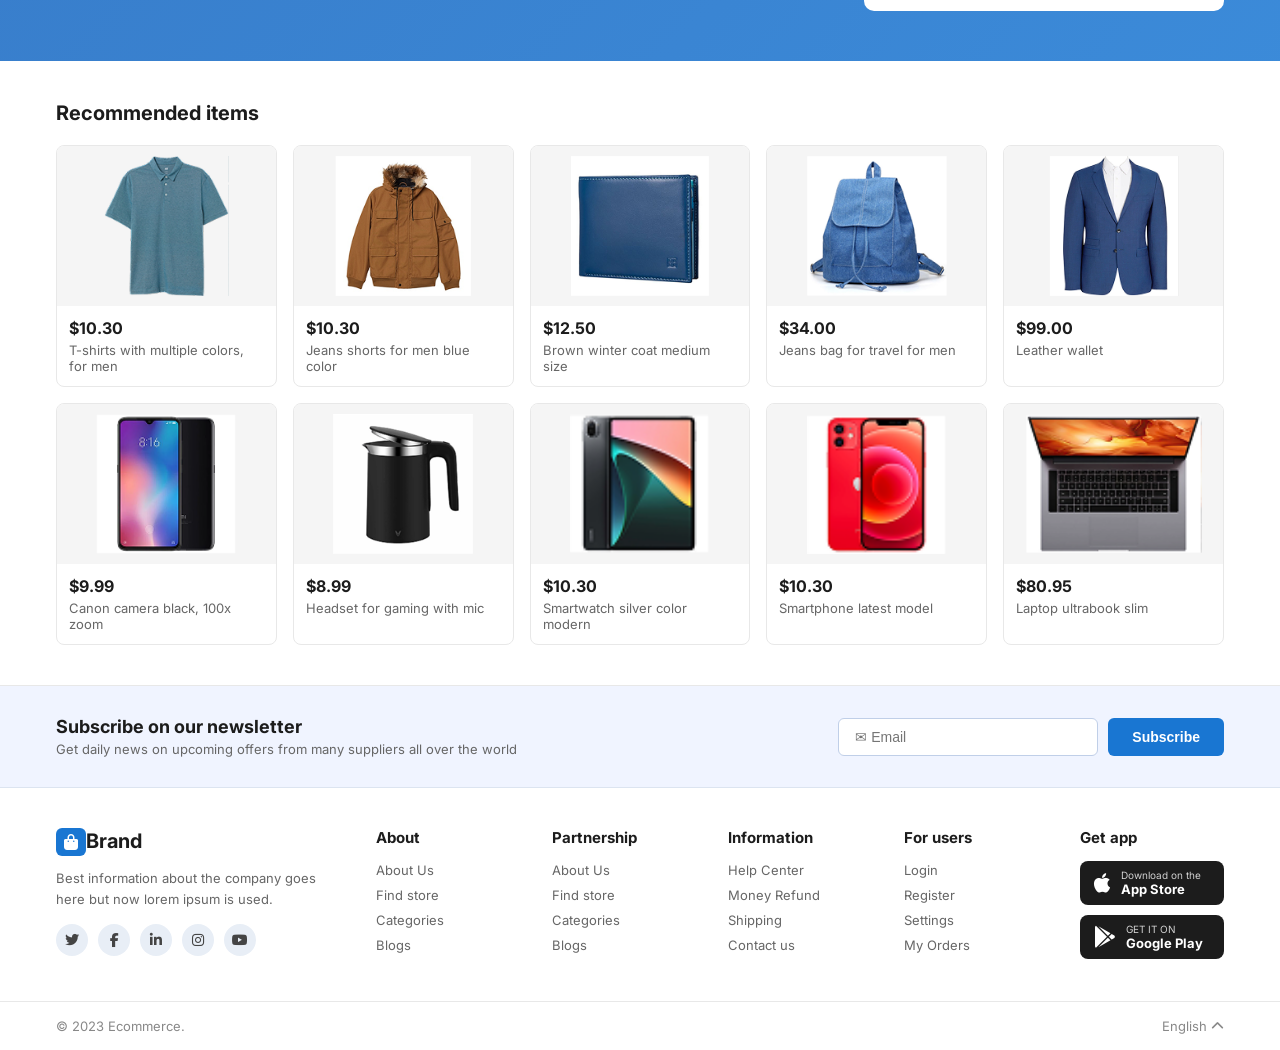
==== commit 25dee9a7: "Update index.html" ====
--- a/index.html
+++ b/index.html
@@ -102,8 +102,10 @@
   </section>
 
   <!-- ===== DEALS SECTION ===== -->
+    <!-- ===== DEALS SECTION ===== -->
   <section class="deals-section">
     <div class="container deals-container">
+
       <div class="deals-header">
         <div>
           <h3>Deals and offers</h3>
@@ -116,46 +118,63 @@
           <div class="count-box"><span>56</span><small>Sec</small></div>
         </div>
       </div>
-      <!-- Deal Cards → products.html -->
+
       <div class="deals-grid">
-        <a href="products.html" style="text-decoration:none;color:inherit;">
-          <div class="deal-card">
-            <img src="images/image 32.png" alt="Smart watch"/>
+
+        <a href="products.html" style="text-decoration:none;color:inherit;">
+          <div class="deal-card">
+            <div class="img-wrapper">
+              <img src="images/image 32.png" alt="Smart watch"/>
+            </div>
             <p>Smart watches</p>
             <span class="badge red">-25%</span>
           </div>
         </a>
-        <a href="products.html" style="text-decoration:none;color:inherit;">
-          <div class="deal-card">
-            <img src="images/image 34.png" alt="Laptop"/>
+
+        <a href="products.html" style="text-decoration:none;color:inherit;">
+          <div class="deal-card">
+            <div class="img-wrapper">
+              <img src="images/image 34.png" alt="Laptop"/>
+            </div>
             <p>Laptops</p>
             <span class="badge red">-15%</span>
           </div>
         </a>
-        <a href="products.html" style="text-decoration:none;color:inherit;">
-          <div class="deal-card">
-            <img src="images/image 29.png" alt="GoPro"/>
+
+        <a href="products.html" style="text-decoration:none;color:inherit;">
+          <div class="deal-card">
+            <div class="img-wrapper">
+              <img src="images/image 29.png" alt="GoPro"/>
+            </div>
             <p>GoPro cameras</p>
             <span class="badge red">-40%</span>
           </div>
         </a>
-        <a href="products.html" style="text-decoration:none;color:inherit;">
-          <div class="deal-card">
-            <img src="images/image 85.png" alt="Headphones"/>
+
+        <a href="products.html" style="text-decoration:none;color:inherit;">
+          <div class="deal-card">
+            <div class="img-wrapper">
+              <img src="images/image 85.png" alt="Headphones"/>
+            </div>
             <p>Headphones</p>
             <span class="badge red">-25%</span>
           </div>
         </a>
-        <a href="products.html" style="text-decoration:none;color:inherit;">
-          <div class="deal-card">
-            <img src="images/image 23.png" alt="Camera"/>
+
+        <a href="products.html" style="text-decoration:none;color:inherit;">
+          <div class="deal-card">
+            <div class="img-wrapper">
+              <img src="images/image 23.png" alt="Camera"/>
+            </div>
             <p>Canon cameras</p>
             <span class="badge red">-25%</span>
           </div>
         </a>
-      </div>
-    </div>
-  </section>
+
+      </div>
+    </div>
+  </section>
+
 
   <!-- ===== CATEGORIES SECTIONS ===== -->
   <section class="categories-section">
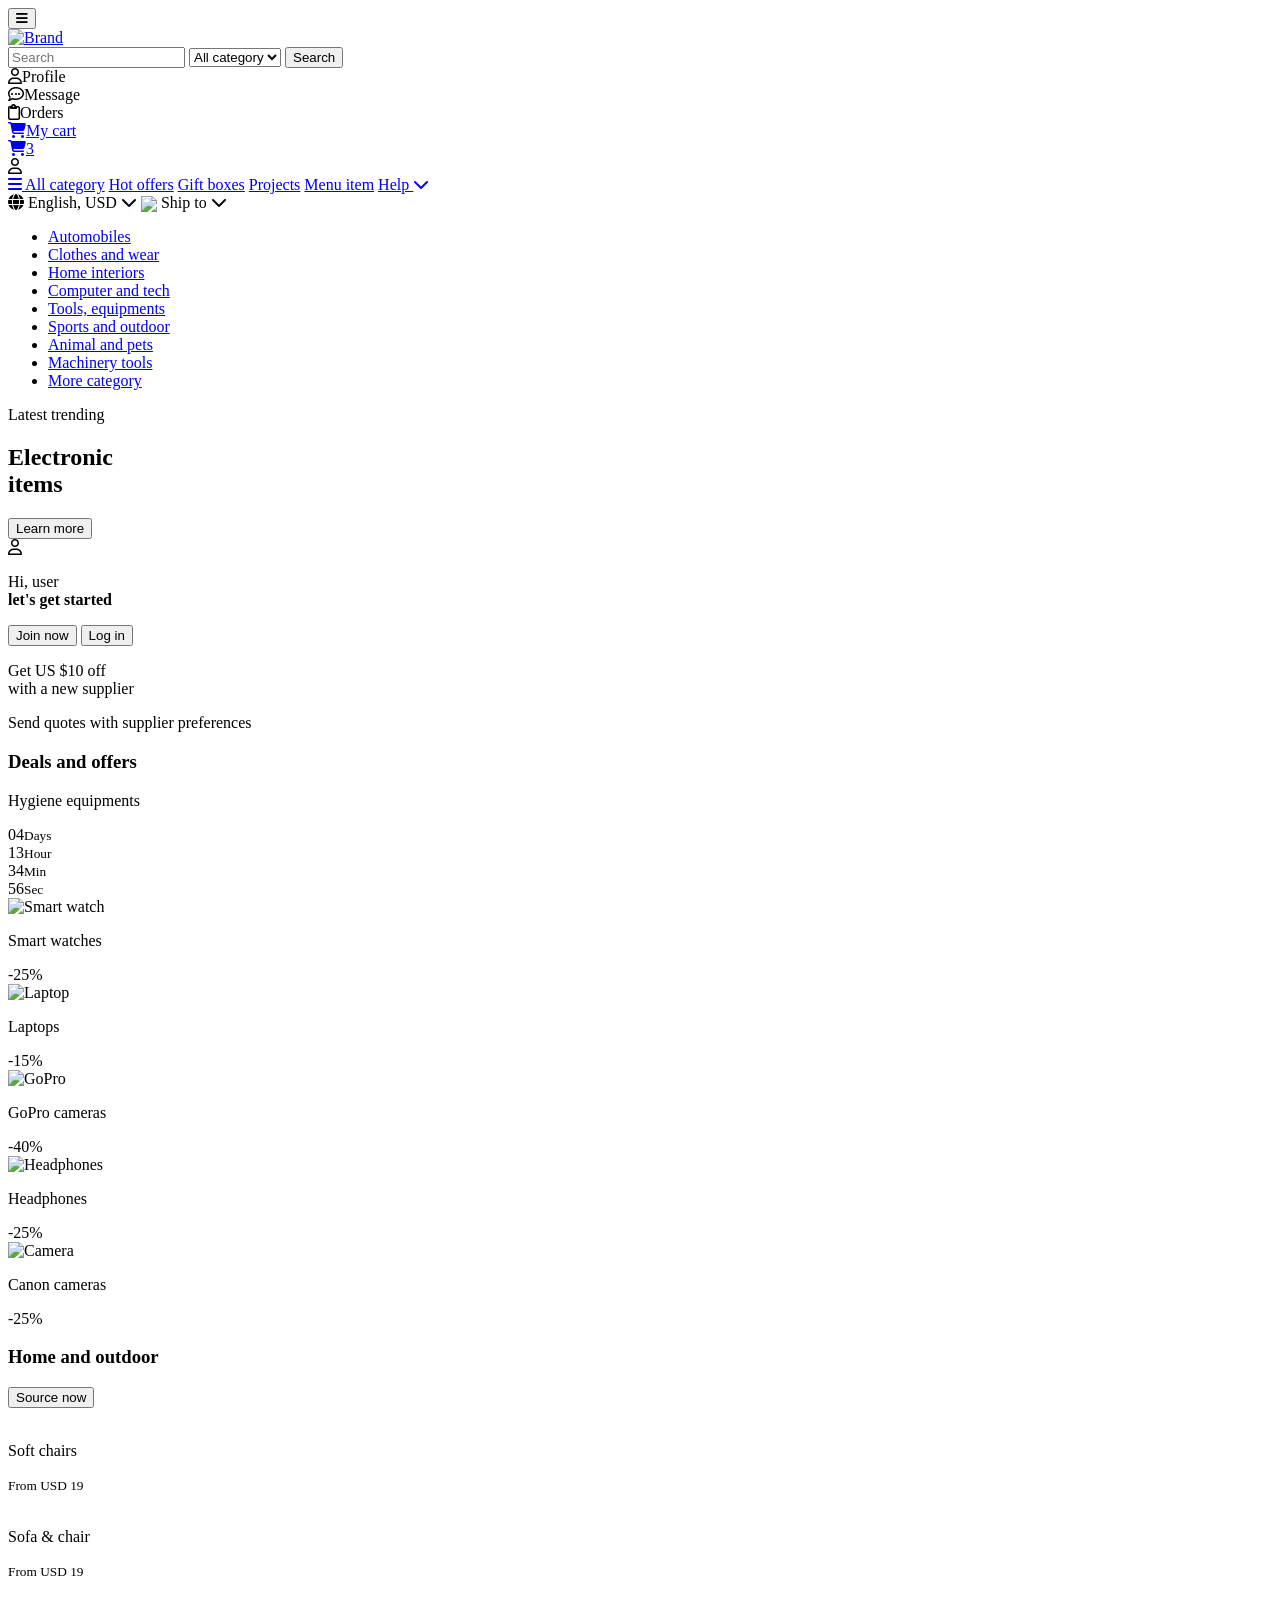
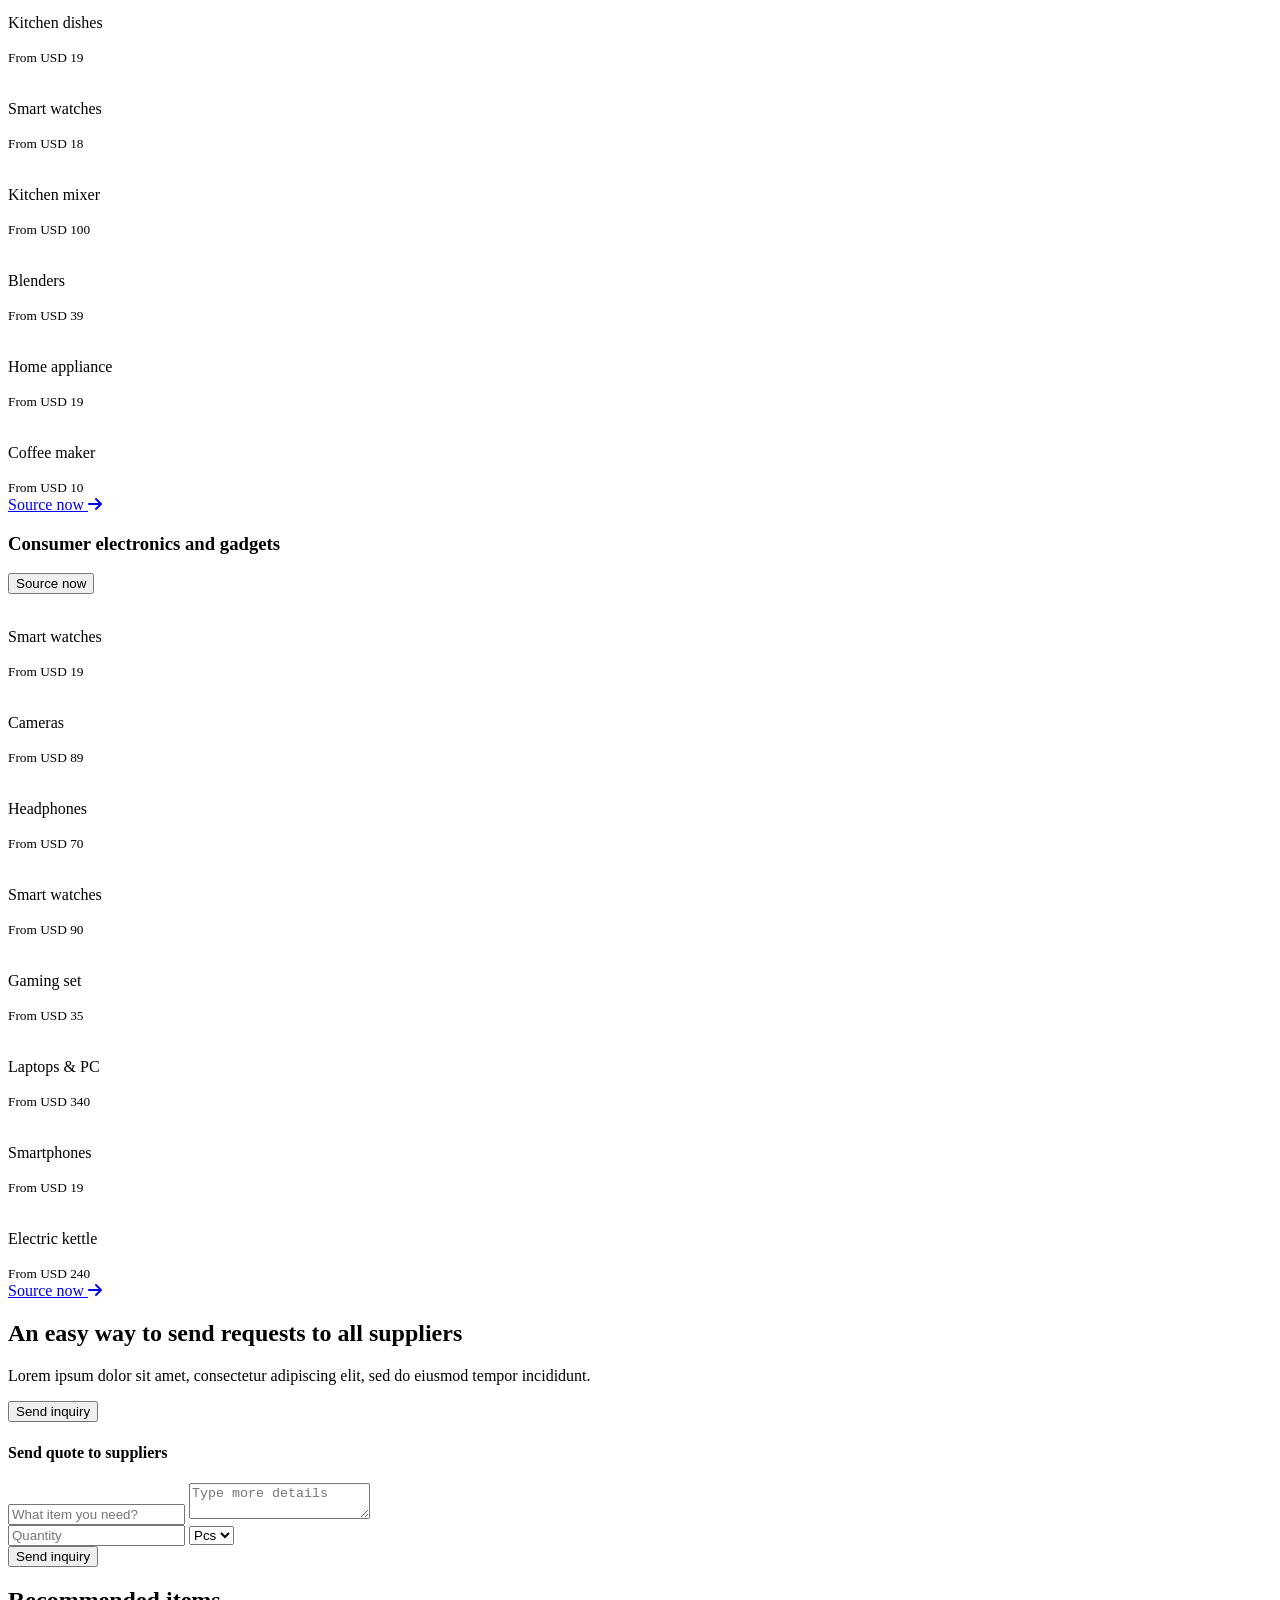
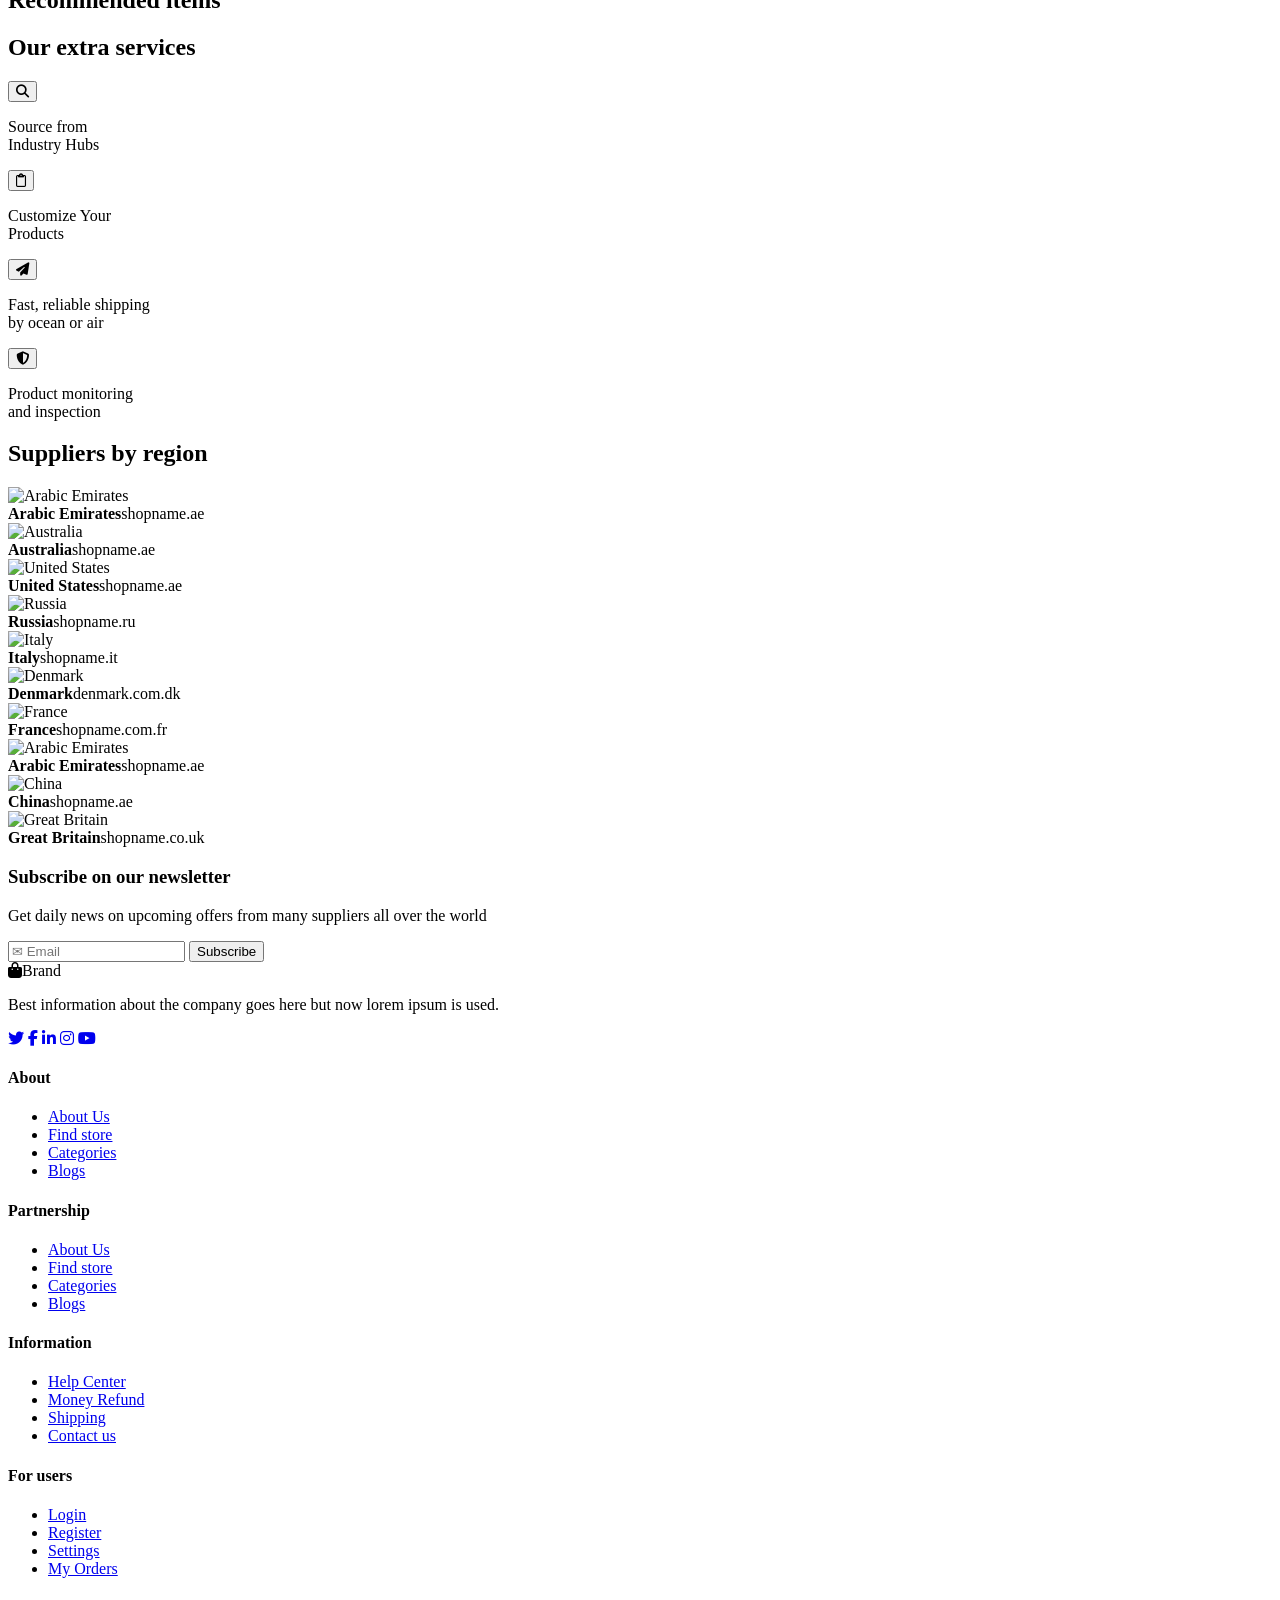
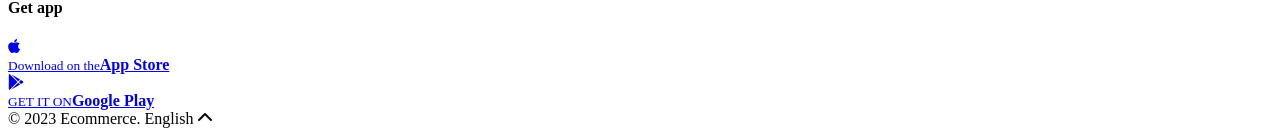
==== commit 05dc5b88: "Add files via upload" ====
--- a/index.html
+++ b/index.html
@@ -14,6 +14,7 @@
   <header class="header">
     <div class="header-top">
       <div class="container">
+        <button class="mobile-menu-btn" id="mobileMenuBtn"><i class="fa-solid fa-bars"></i></button>
         <!-- Logo → index.html -->
         <div class="logo">
           <a href="index.html"><img src="images/logo-colored.png" alt="Brand" style="height:36px;"/></a>
@@ -32,7 +33,11 @@
           <div class="icon-item"><i class="fa-regular fa-user"></i><span>Profile</span></div>
           <div class="icon-item"><i class="fa-regular fa-comment-dots"></i><span>Message</span></div>
           <div class="icon-item"><i class="fa-regular fa-clipboard"></i><span>Orders</span></div>
-          <div class="icon-item"><i class="fa-solid fa-cart-shopping"></i><span>My cart</span></div>
+          <a href="cart.html" class="icon-item"><i class="fa-solid fa-cart-shopping"></i><span>My cart</span></a>
+        </div>
+        <div class="mobile-header-icons">
+          <a href="cart.html" class="icon-item"><i class="fa-solid fa-cart-shopping"></i><span class="cart-count">3</span></a>
+          <div class="icon-item"><i class="fa-regular fa-user"></i></div>
         </div>
       </div>
     </div>
@@ -124,7 +129,7 @@
         <a href="products.html" style="text-decoration:none;color:inherit;">
           <div class="deal-card">
             <div class="img-wrapper">
-              <img src="images/image 32.png" alt="Smart watch"/>
+              <img src="images/8.png" alt="Smart watch"/>
             </div>
             <p>Smart watches</p>
             <span class="badge red">-25%</span>
@@ -144,7 +149,7 @@
         <a href="products.html" style="text-decoration:none;color:inherit;">
           <div class="deal-card">
             <div class="img-wrapper">
-              <img src="images/image 29.png" alt="GoPro"/>
+              <img src="images/6.png" alt="GoPro"/>
             </div>
             <p>GoPro cameras</p>
             <span class="badge red">-40%</span>
@@ -154,7 +159,7 @@
         <a href="products.html" style="text-decoration:none;color:inherit;">
           <div class="deal-card">
             <div class="img-wrapper">
-              <img src="images/image 85.png" alt="Headphones"/>
+              <img src="images/image 86.png" alt="Headphones"/>
             </div>
             <p>Headphones</p>
             <span class="badge red">-25%</span>
@@ -188,14 +193,15 @@
         </div>
         <div class="category-products">
           <a href="products.html" style="text-decoration:none;color:inherit;"><div class="cat-product"><img src="images/1.png" alt=""/><p>Soft chairs</p><small>From USD 19</small></div></a>
-          <a href="products.html" style="text-decoration:none;color:inherit;"><div class="cat-product"><img src="images/image 93.png" alt=""/><p>Sofa & chair</p><small>From USD 19</small></div></a>
-          <a href="products.html" style="text-decoration:none;color:inherit;"><div class="cat-product"><img src="images/image 89.png" alt=""/><p>Kitchen dishes</p><small>From USD 19</small></div></a>
-          <a href="products.html" style="text-decoration:none;color:inherit;"><div class="cat-product"><img src="images/image 32.png" alt=""/><p>Smart watches</p><small>From USD 18</small></div></a>
+          <a href="products.html" style="text-decoration:none;color:inherit;"><div class="cat-product"><img src="images/sofa.jfif" alt=""/><p>Sofa & chair</p><small>From USD 19</small></div></a>
+          <a href="products.html" style="text-decoration:none;color:inherit;"><div class="cat-product"><img src="images/image 93.png" alt=""/><p>Kitchen dishes</p><small>From USD 19</small></div></a>
+          <a href="products.html" style="text-decoration:none;color:inherit;"><div class="cat-product"><img src="images/watch.jfif" alt=""/><p>Smart watches</p><small>From USD 18</small></div></a>
           <a href="products.html" style="text-decoration:none;color:inherit;"><div class="cat-product"><img src="images/9.png" alt=""/><p>Kitchen mixer</p><small>From USD 100</small></div></a>
-          <a href="products.html" style="text-decoration:none;color:inherit;"><div class="cat-product"><img src="images/image 89.png" alt=""/><p>Blenders</p><small>From USD 39</small></div></a>
+          <a href="products.html" style="text-decoration:none;color:inherit;"><div class="cat-product"><img src="images/blender.jfif" alt=""/><p>Blenders</p><small>From USD 39</small></div></a>
           <a href="products.html" style="text-decoration:none;color:inherit;"><div class="cat-product"><img src="images/9.png" alt=""/><p>Home appliance</p><small>From USD 19</small></div></a>
-          <a href="products.html" style="text-decoration:none;color:inherit;"><div class="cat-product"><img src="images/image 89.png" alt=""/><p>Coffee maker</p><small>From USD 10</small></div></a>
-        </div>
+          <a href="products.html" style="text-decoration:none;color:inherit;"><div class="cat-product"><img src="images/image 85.png" alt=""/><p>Coffee maker</p><small>From USD 10</small></div></a>
+        </div>
+        <a href="products.html" class="category-source-link mobile-only">Source now <i class="fa-solid fa-arrow-right"></i></a>
       </div>
 
       <!-- Consumer Electronics → products.html -->
@@ -205,15 +211,16 @@
           <a href="products.html"><button class="btn-source">Source now</button></a>
         </div>
         <div class="category-products">
-          <a href="products.html" style="text-decoration:none;color:inherit;"><div class="cat-product"><img src="images/image 32.png" alt=""/><p>Smart watches</p><small>From USD 19</small></div></a>
+          <a href="products.html" style="text-decoration:none;color:inherit;"><div class="cat-product"><img src="images/watch.jfif" alt=""/><p>Smart watches</p><small>From USD 19</small></div></a>
           <a href="products.html" style="text-decoration:none;color:inherit;"><div class="cat-product"><img src="images/image 23.png" alt=""/><p>Cameras</p><small>From USD 89</small></div></a>
-          <a href="products.html" style="text-decoration:none;color:inherit;"><div class="cat-product"><img src="images/image 85.png" alt=""/><p>Headphones</p><small>From USD 70</small></div></a>
-          <a href="products.html" style="text-decoration:none;color:inherit;"><div class="cat-product"><img src="images/watch.png2" alt=""/><p>Smart watches</p><small>From USD 90</small></div></a>
-          <a href="products.html" style="text-decoration:none;color:inherit;"><div class="cat-product"><img src="images/image 85.png" alt=""/><p>Gaming set</p><small>From USD 35</small></div></a>
+          <a href="products.html" style="text-decoration:none;color:inherit;"><div class="cat-product"><img src="images/image 29.png" alt=""/><p>Headphones</p><small>From USD 70</small></div></a>
+          <a href="products.html" style="text-decoration:none;color:inherit;"><div class="cat-product"><img src="images/8.png" alt=""/><p>Smart watches</p><small>From USD 90</small></div></a>
+          <a href="products.html" style="text-decoration:none;color:inherit;"><div class="cat-product"><img src="images/game.jfif" alt=""/><p>Gaming set</p><small>From USD 35</small></div></a>
           <a href="products.html" style="text-decoration:none;color:inherit;"><div class="cat-product"><img src="images/image 34.png" alt=""/><p>Laptops & PC</p><small>From USD 340</small></div></a>
           <a href="products.html" style="text-decoration:none;color:inherit;"><div class="cat-product"><img src="images/image 33.png" alt=""/><p>Smartphones</p><small>From USD 19</small></div></a>
-          <a href="products.html" style="text-decoration:none;color:inherit;"><div class="cat-product"><img src="images/image 89.png" alt=""/><p>Electric kettle</p><small>From USD 240</small></div></a>
-        </div>
+          <a href="products.html" style="text-decoration:none;color:inherit;"><div class="cat-product"><img src="images/image 85.png" alt=""/><p>Electric kettle</p><small>From USD 240</small></div></a>
+        </div>
+        <a href="products.html" class="category-source-link mobile-only">Source now <i class="fa-solid fa-arrow-right"></i></a>
       </div>
 
     </div>
@@ -229,6 +236,7 @@
           Lorem ipsum dolor sit amet, consectetur adipiscing elit,
           sed do eiusmod tempor incididunt.
         </p>
+        <button class="btn-inquiry mobile-only mobile-quote-btn">Send inquiry</button>
       </div>
 
       <div class="quote-form">
@@ -259,6 +267,53 @@
     </div>
   </section>
 
+  <!-- ===== OUR EXTRA SERVICES ===== -->
+  <section class="extra-services-section">
+    <div class="container">
+      <h2>Our extra services</h2>
+      <div class="services-grid" >
+       
+        <div class="service-card service-bg-1">
+          
+        
+          <button class="service-icon-btn"><i class="fa-solid fa-magnifying-glass"></i></button>
+          <p>Source from<br/>Industry Hubs</p>
+        </div>
+        <div class="service-card service-bg-2">
+          <button class="service-icon-btn"><i class="fa-regular fa-clipboard"></i></button>
+          <p>Customize Your<br/>Products</p>
+        </div>
+        <div class="service-card service-bg-3">
+          <button class="service-icon-btn"><i class="fa-solid fa-paper-plane"></i></button>
+          <p>Fast, reliable shipping<br/>by ocean or air</p>
+        </div>
+        <div class="service-card service-bg-4">
+          <button class="service-icon-btn"><i class="fa-solid fa-shield-halved"></i></button>
+          <p>Product monitoring<br/>and inspection</p>
+        </div>
+      </div>
+    </div>
+  </section>
+
+  <!-- ===== SUPPLIERS BY REGION ===== -->
+  <section class="suppliers-region-section">
+    <div class="container">
+      <h2>Suppliers by region</h2>
+      <div class="region-grid">
+        <div class="region-item"><img src="images/AE@2x.png" alt="Arabic Emirates"/><div><strong>Arabic Emirates</strong><span>shopname.ae</span></div></div>
+        <div class="region-item"><img src="images/CN@2x.png" alt="Australia"/><div><strong>Australia</strong><span>shopname.ae</span></div></div>
+        <div class="region-item"><img src="images/US@2x.png" alt="United States"/><div><strong>United States</strong><span>shopname.ae</span></div></div>
+        <div class="region-item"><img src="images/RU@2x.png" alt="Russia"/><div><strong>Russia</strong><span>shopname.ru</span></div></div>
+        <div class="region-item"><img src="images/IT@2x.png" alt="Italy"/><div><strong>Italy</strong><span>shopname.it</span></div></div>
+        <div class="region-item"><img src="images/DK@2x.png" alt="Denmark"/><div><strong>Denmark</strong><span>denmark.com.dk</span></div></div>
+        <div class="region-item"><img src="images/FR@2x.png" alt="France"/><div><strong>France</strong><span>shopname.com.fr</span></div></div>
+        <div class="region-item"><img src="images/AE@2x.png" alt="Arabic Emirates"/><div><strong>Arabic Emirates</strong><span>shopname.ae</span></div></div>
+        <div class="region-item"><img src="images/CN@2x.png" alt="China"/><div><strong>China</strong><span>shopname.ae</span></div></div>
+        <div class="region-item"><img src="images/GB@2x.png" alt="Great Britain"/><div><strong>Great Britain</strong><span>shopname.co.uk</span></div></div>
+      </div>
+    </div>
+  </section>
+
   <!-- ===== FOOTER ===== -->
   <footer class="footer">
     <div class="newsletter-bar">
